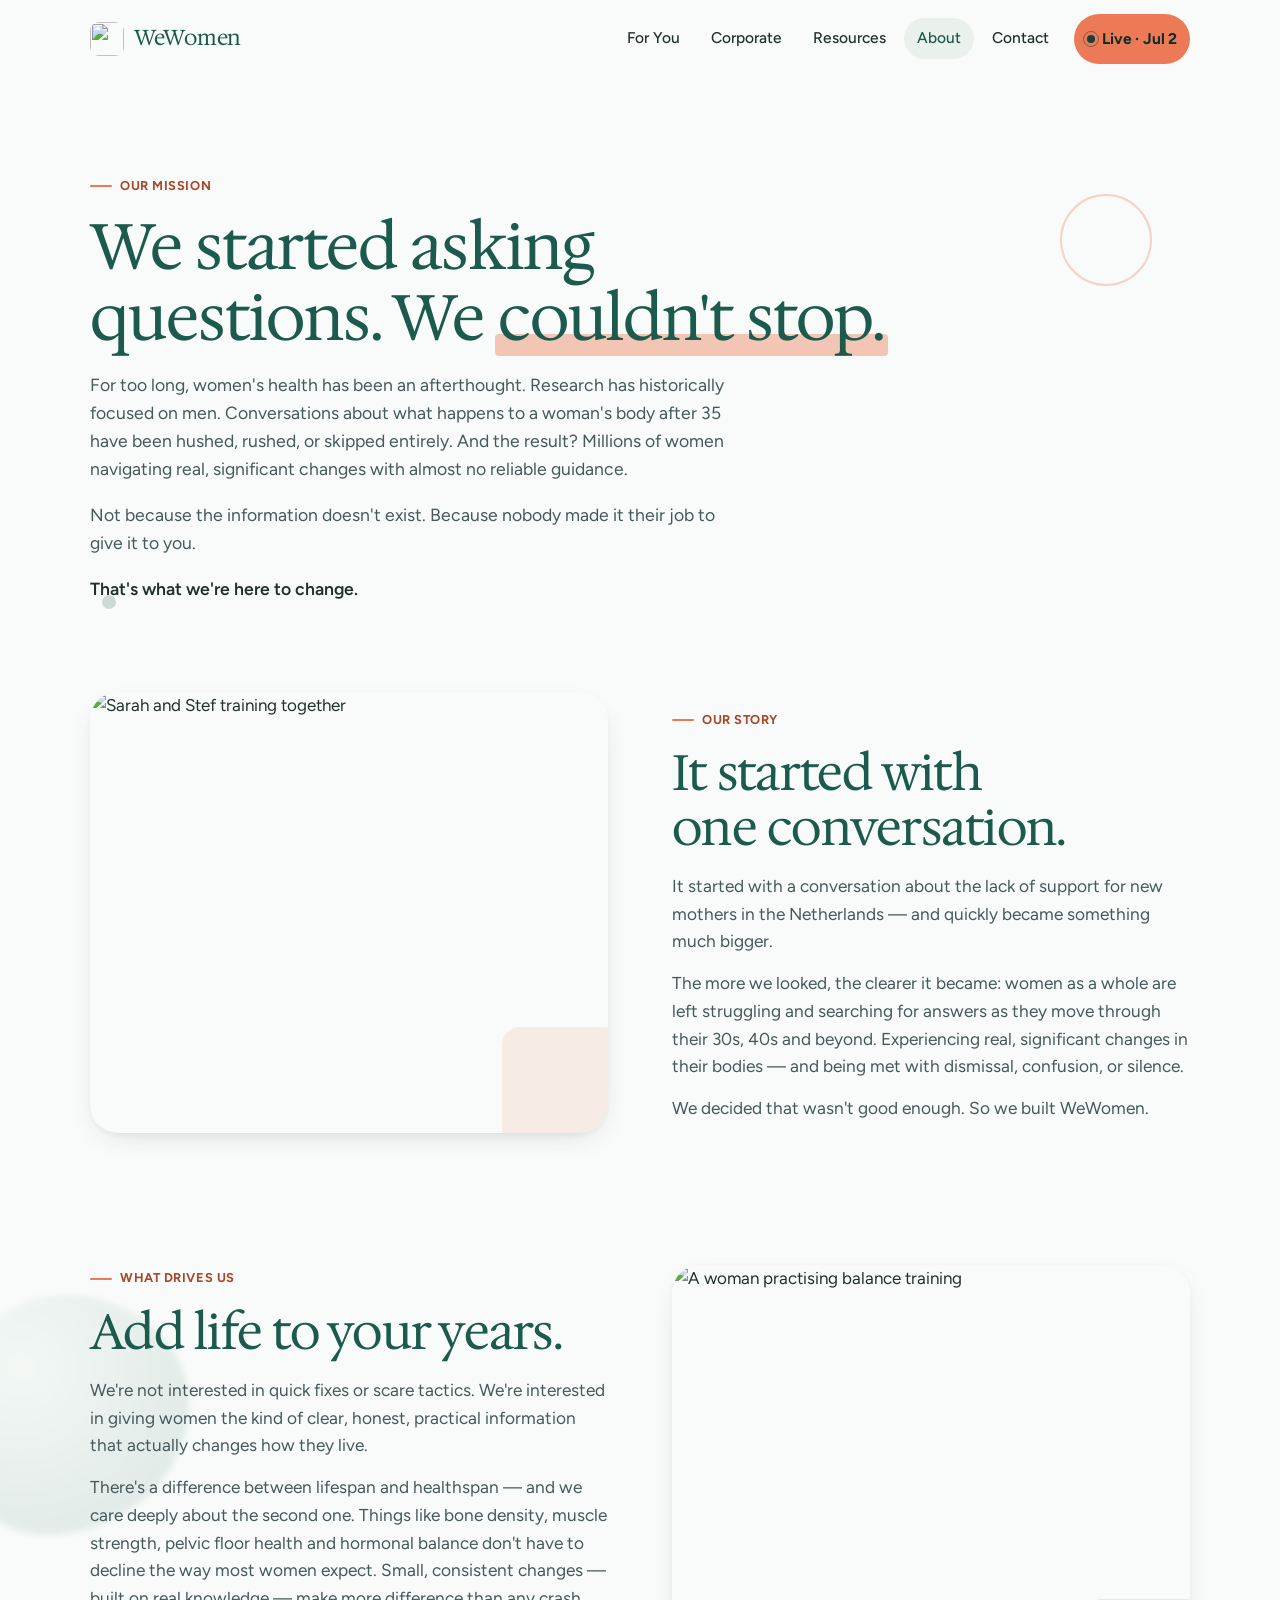
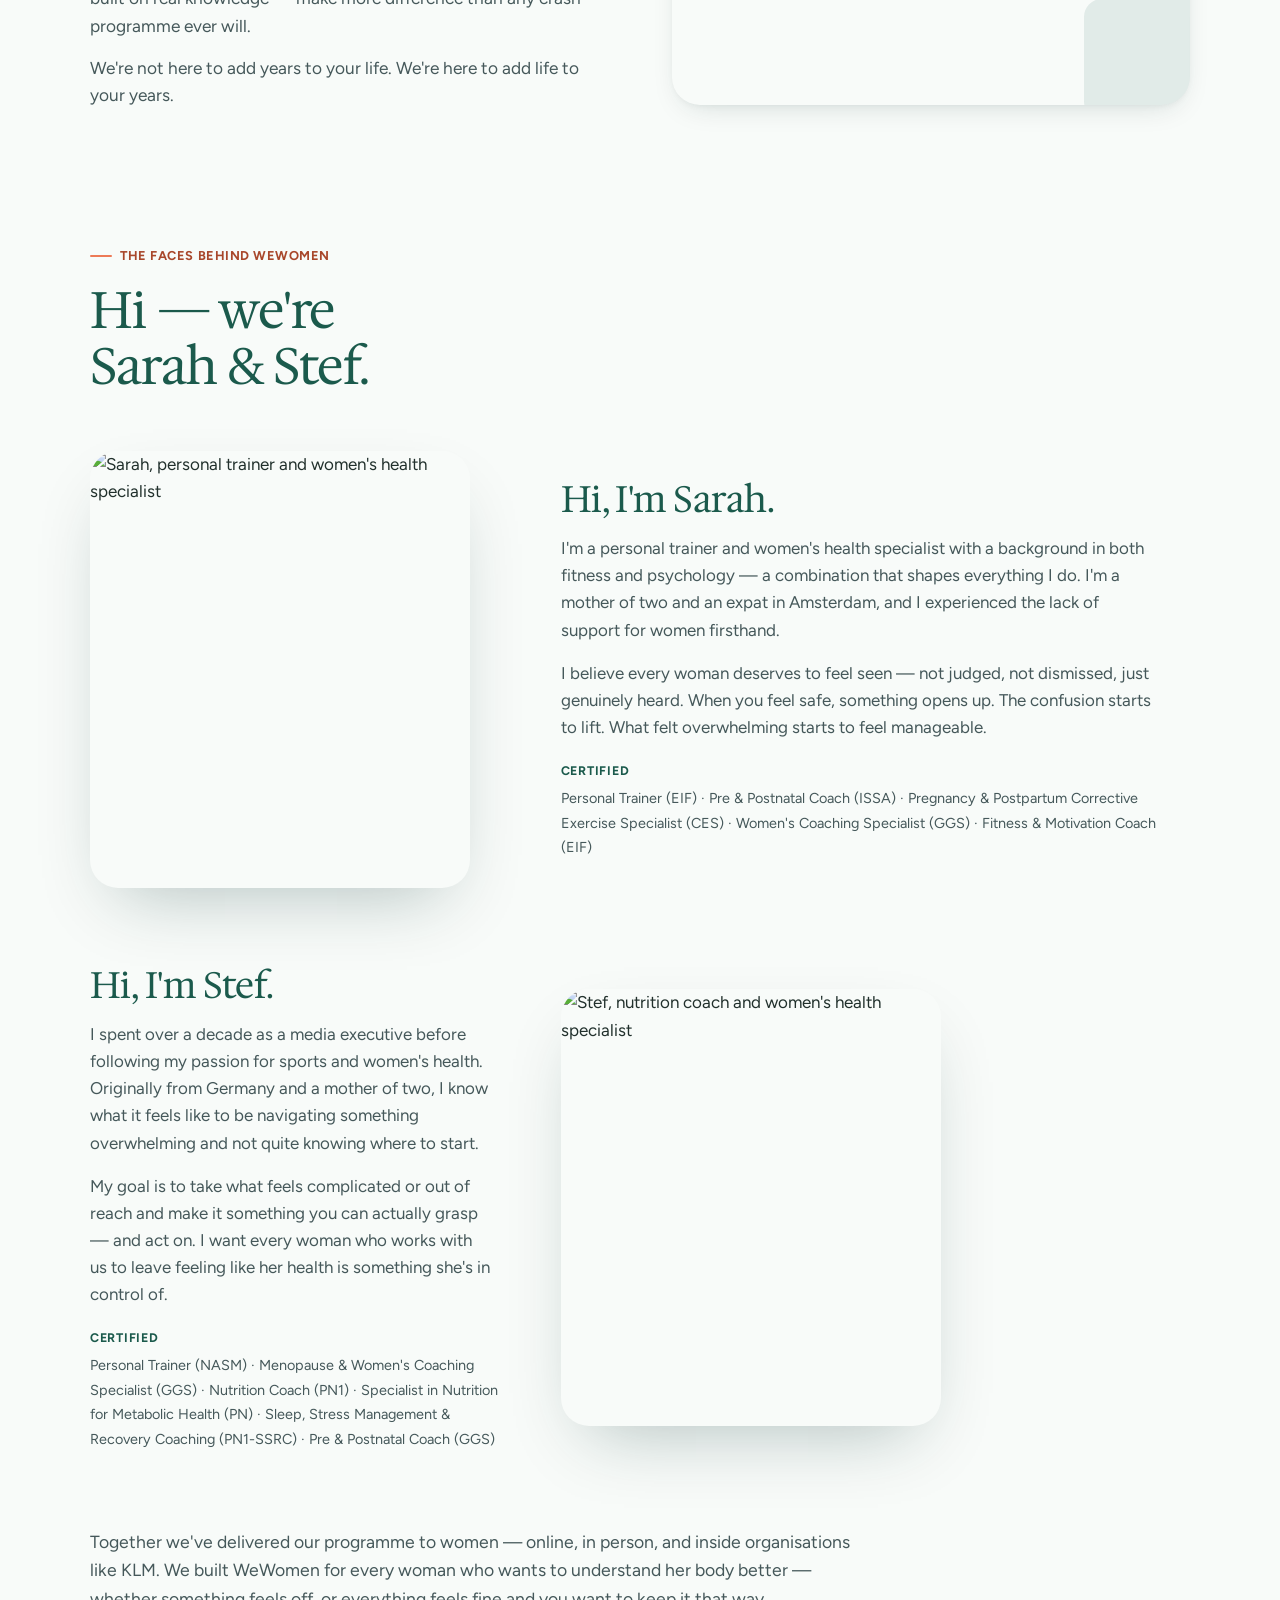
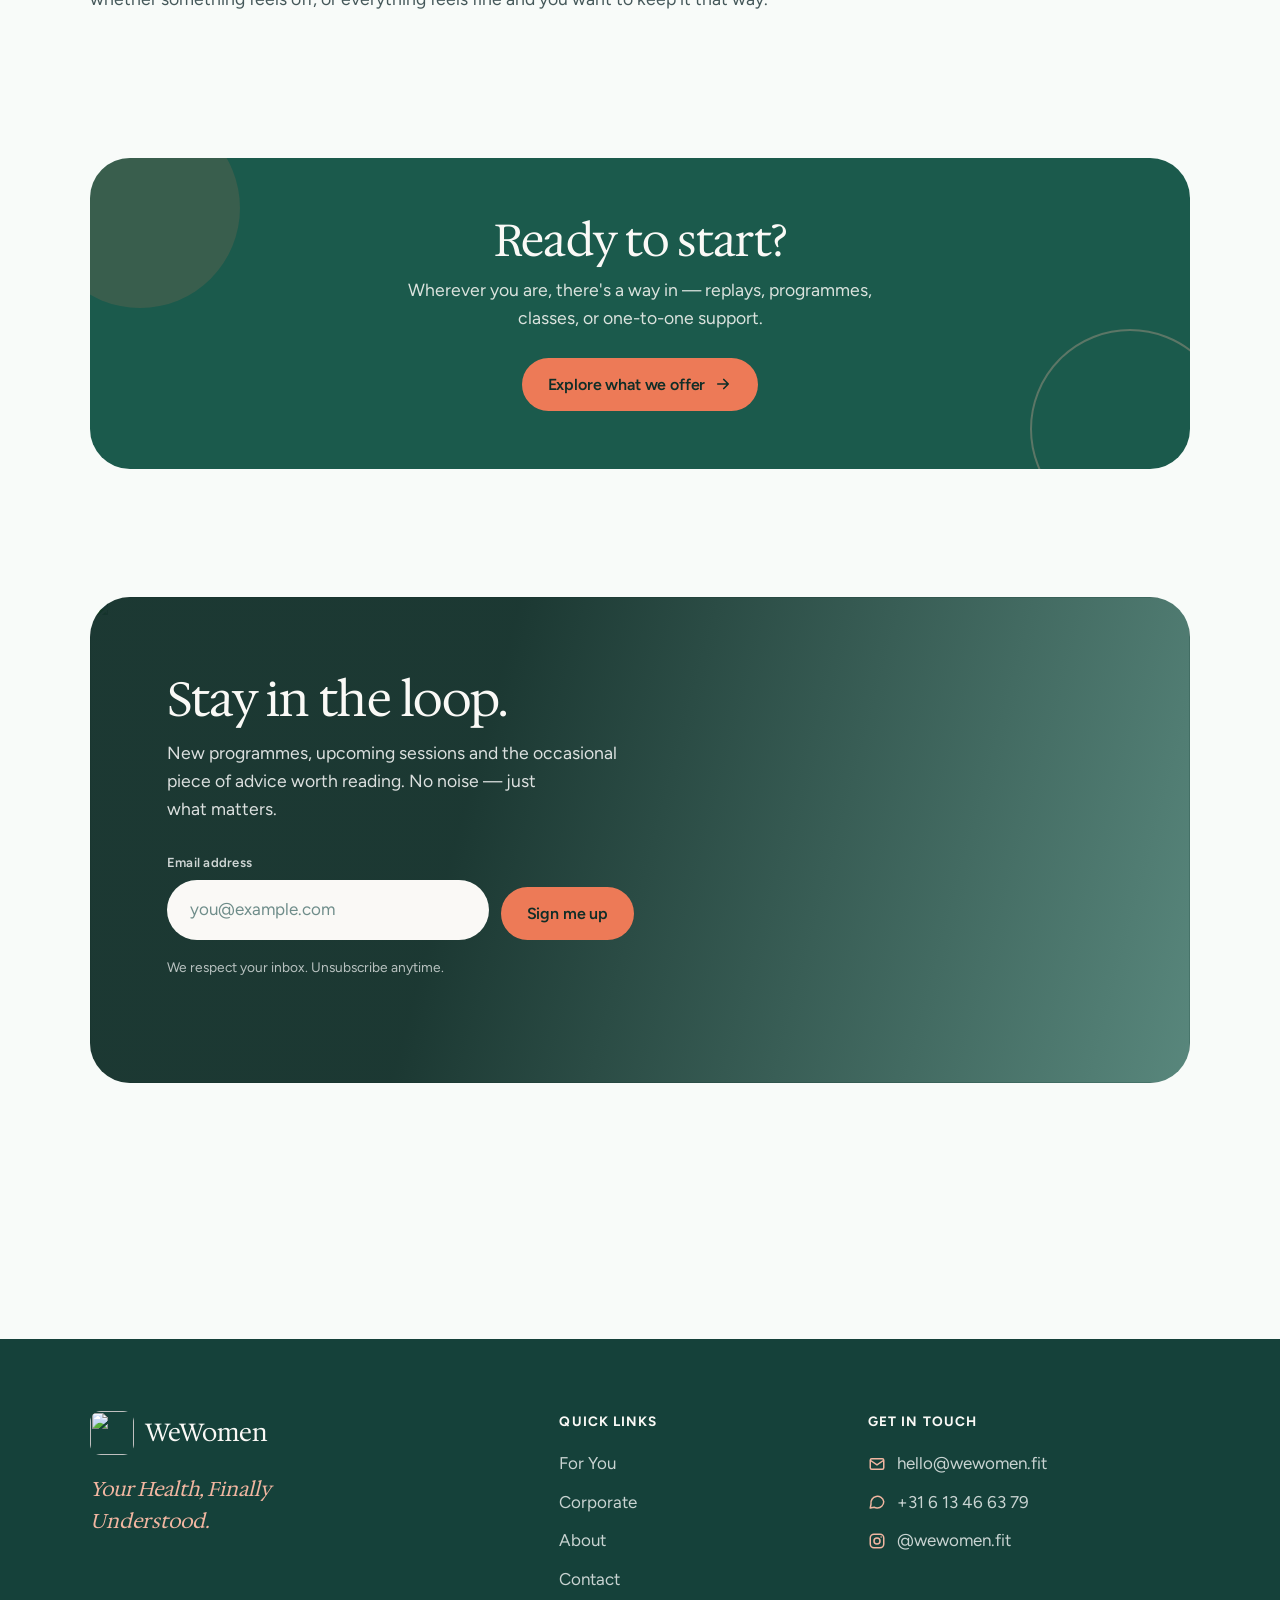
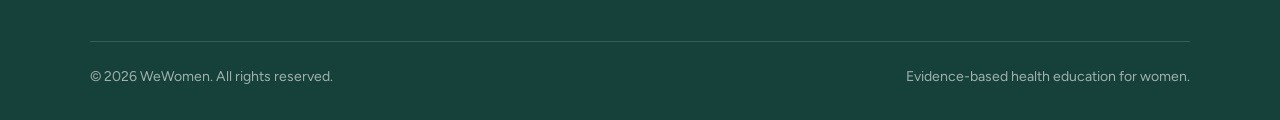
==== about.html @ fa60ae37 "Full multi-page site: all pages rebuilt in the new system Shared styles.css + app.js. Pages: home, F" ====
<!doctype html>
<html lang="en">
<head>
<meta charset="utf-8" />
<meta name="viewport" content="width=device-width, initial-scale=1" />
<title>About — WeWomen</title>
<meta name="description" content="WeWomen was built by Sarah and Stef to give women the clear, honest, practical guidance about their bodies that they were never offered. Our story, mission and team." />
<link rel="preconnect" href="https://fonts.googleapis.com" />
<link rel="preconnect" href="https://fonts.gstatic.com" crossorigin />
<link href="https://fonts.googleapis.com/css2?family=Figtree:ital,wght@0,400;0,500;0,600;0,700;1,400&family=Hedvig+Letters+Serif&display=swap" rel="stylesheet" />
<link rel="icon" href="https://wewomen.fit/assets/logo-symbol-BXDgl9-j.png" />
<link rel="stylesheet" href="styles.css" />
</head>
<body>

<header class="site-head" id="head">
  <div class="wrap">
    <a class="brand" href="index.html" aria-label="WeWomen home"><img src="https://wewomen.fit/assets/logo-symbol-BXDgl9-j.png" alt="" /><span>WeWomen</span></a>
    <nav class="nav" aria-label="Primary">
      <a href="for-you.html">For You</a><a href="corporate.html">Corporate</a><a href="resources.html">Resources</a>
      <a href="about.html" aria-current="page">About</a>
      <a href="contact.html">Contact</a>
      <a class="live btn" href="for-you.html#live-event"><span class="dot"></span>Live · Jul 2</a>
    </nav>
    <button class="menu-btn" id="menuOpen" aria-label="Open menu" aria-haspopup="dialog"><svg width="26" height="26" viewBox="0 0 24 24" fill="none" stroke="currentColor" stroke-width="2" stroke-linecap="round"><path d="M3 6h18M3 12h18M3 18h18"/></svg></button>
  </div>
</header>
<dialog class="menu" id="menu">
  <div class="menu-inner">
    <div class="menu-top"><span class="brand"><img src="https://wewomen.fit/assets/logo-symbol-BXDgl9-j.png" alt=""/> WeWomen</span>
      <button class="menu-btn" id="menuClose" aria-label="Close menu" style="display:flex"><svg width="26" height="26" viewBox="0 0 24 24" fill="none" stroke="currentColor" stroke-width="2" stroke-linecap="round"><path d="M6 6l12 12M18 6L6 18"/></svg></button></div>
    <nav class="menu-links" aria-label="Mobile"><a href="for-you.html">For You</a><a href="corporate.html">Corporate</a><a href="resources.html">Resources</a><a href="about.html">About</a><a href="contact.html">Contact</a></nav>
    <div class="menu-foot"><a class="btn btn--warm" href="for-you.html#live-event" style="width:100%"><span class="dot"></span>Live in Amsterdam · Jul 2</a></div>
  </div>
</dialog>

<main id="top">

  <section class="phero">
    <span class="floaty ring" style="right:10%;top:28%;width:92px;height:92px;--fdur:13s;--fy:24px;--fr:-8deg" aria-hidden="true"></span>
    <span class="floaty dot green sm" style="left:8%;bottom:12%;--fdur:8s;--fy:-16px" aria-hidden="true"></span>
    <div class="wrap">
      <div class="inner">
        <span class="eyebrow" data-reveal>Our mission</span>
        <h1 data-reveal style="--d:.06s">We started asking questions. We <span class="u">couldn't stop.</span></h1>
        <div class="prose" data-reveal style="--d:.12s">
          <p>For too long, women's health has been an afterthought. Research has historically focused on men. Conversations about what happens to a woman's body after 35 have been hushed, rushed, or skipped entirely. And the result? Millions of women navigating real, significant changes with almost no reliable guidance.</p>
          <p>Not because the information doesn't exist. Because nobody made it their job to give it to you.</p>
          <p><b>That's what we're here to change.</b></p>
        </div>
      </div>
    </div>
  </section>

  <!-- OUR STORY -->
  <section class="section tight">
    <div class="wrap split">
      <div class="media" data-reveal>
        <div class="media-frame">
          <span class="media-deco" aria-hidden="true"></span>
          <img src="https://wewomen.fit/assets/highfive-DELsC9vp.jpg" alt="Sarah and Stef training together" />
        </div>
      </div>
      <div class="lead" data-reveal style="--d:.08s">
        <span class="eyebrow">Our story</span>
        <h2>It started with one conversation.</h2>
        <p>It started with a conversation about the lack of support for new mothers in the Netherlands — and quickly became something much bigger.</p>
        <p>The more we looked, the clearer it became: women as a whole are left struggling and searching for answers as they move through their 30s, 40s and beyond. Experiencing real, significant changes in their bodies — and being met with dismissal, confusion, or silence.</p>
        <p style="margin-bottom:0">We decided that wasn't good enough. So we built WeWomen.</p>
      </div>
    </div>
  </section>

  <!-- WHAT DRIVES US -->
  <section class="section tight">
    <span class="floaty blob sage" style="left:-4%;top:6%;width:240px;height:240px;--fdur:14s;--fy:26px" aria-hidden="true"></span>
    <div class="wrap split rev">
      <div class="media" data-reveal>
        <div class="media-frame">
          <span class="media-deco" aria-hidden="true" style="background:var(--green);opacity:.1"></span>
          <img src="https://wewomen.fit/assets/yoga-balance-Du76TKd8.jpg" alt="A woman practising balance training" />
        </div>
      </div>
      <div class="lead" data-reveal style="--d:.08s">
        <span class="eyebrow">What drives us</span>
        <h2>Add life to your years.</h2>
        <p>We're not interested in quick fixes or scare tactics. We're interested in giving women the kind of clear, honest, practical information that actually changes how they live.</p>
        <p>There's a difference between lifespan and healthspan — and we care deeply about the second one. Things like bone density, muscle strength, pelvic floor health and hormonal balance don't have to decline the way most women expect. Small, consistent changes — built on real knowledge — make more difference than any crash programme ever will.</p>
        <p class="big" style="margin-bottom:0">We're not here to add years to your life. We're here to add life to your years.</p>
      </div>
    </div>
  </section>

  <!-- TEAM -->
  <section class="section tight">
    <div class="wrap">
      <div class="shead" data-reveal>
        <span class="eyebrow">The faces behind WeWomen</span>
        <h2>Hi — we're Sarah &amp; Stef.</h2>
      </div>

      <div class="bio" data-reveal>
        <div class="bpic"><img src="https://wewomen.fit/assets/sarah-kObk01C8.jpg" alt="Sarah, personal trainer and women's health specialist" /></div>
        <div>
          <h3>Hi, I'm Sarah.</h3>
          <p>I'm a personal trainer and women's health specialist with a background in both fitness and psychology — a combination that shapes everything I do. I'm a mother of two and an expat in Amsterdam, and I experienced the lack of support for women firsthand.</p>
          <p>I believe every woman deserves to feel seen — not judged, not dismissed, just genuinely heard. When you feel safe, something opens up. The confusion starts to lift. What felt overwhelming starts to feel manageable.</p>
          <div class="certs"><b>Certified</b>Personal Trainer (EIF) · Pre &amp; Postnatal Coach (ISSA) · Pregnancy &amp; Postpartum Corrective Exercise Specialist (CES) · Women's Coaching Specialist (GGS) · Fitness &amp; Motivation Coach (EIF)</div>
        </div>
      </div>

      <div class="bio rev" data-reveal>
        <div class="bpic"><img src="https://wewomen.fit/assets/stef-CgUKlAxS.jpg" alt="Stef, nutrition coach and women's health specialist" /></div>
        <div>
          <h3>Hi, I'm Stef.</h3>
          <p>I spent over a decade as a media executive before following my passion for sports and women's health. Originally from Germany and a mother of two, I know what it feels like to be navigating something overwhelming and not quite knowing where to start.</p>
          <p>My goal is to take what feels complicated or out of reach and make it something you can actually grasp — and act on. I want every woman who works with us to leave feeling like her health is something she's in control of.</p>
          <div class="certs"><b>Certified</b>Personal Trainer (NASM) · Menopause &amp; Women's Coaching Specialist (GGS) · Nutrition Coach (PN1) · Specialist in Nutrition for Metabolic Health (PN) · Sleep, Stress Management &amp; Recovery Coaching (PN1-SSRC) · Pre &amp; Postnatal Coach (GGS)</div>
        </div>
      </div>

      <div class="prose" data-reveal style="max-width:70ch;margin-top:1rem">
        <p>Together we've delivered our programme to women — online, in person, and inside organisations like KLM. We built WeWomen for every woman who wants to understand her body better — whether something feels off, or everything feels fine and you want to keep it that way.</p>
      </div>
    </div>
  </section>

  <!-- CTA -->
  <section class="section tight">
    <div class="wrap">
      <div class="ctaband" data-reveal>
        <div class="in">
          <h2>Ready to start?</h2>
          <p>Wherever you are, there's a way in — replays, programmes, classes, or one-to-one support.</p>
          <a class="btn btn--warm" href="for-you.html">Explore what we offer
            <svg width="18" height="18" viewBox="0 0 24 24" fill="none" stroke="currentColor" stroke-width="2.2" stroke-linecap="round" stroke-linejoin="round"><path d="M5 12h14M13 6l6 6-6 6"/></svg></a>
        </div>
      </div>
    </div>
  </section>

  <!-- NEWSLETTER -->
  <section class="section tight">
    <div class="wrap">
      <div class="news" data-reveal>
        <img class="bg" src="https://images.unsplash.com/photo-1556833232-52da3e4bd5d8?auto=format&fit=crop&w=1600&q=72" alt="" />
        <span class="scrim" aria-hidden="true"></span>
        <div class="inner">
          <h2>Stay in the loop.</h2>
          <p>New programmes, upcoming sessions and the occasional piece of advice worth reading. No noise — just what matters.</p>
          <form class="nform" id="nform" novalidate>
            <div class="field"><label for="nemail">Email address</label><input id="nemail" type="email" name="email" placeholder="you@example.com" required autocomplete="email" /></div>
            <button class="btn btn--warm" type="submit">Sign me up</button>
          </form>
          <p class="fine">We respect your inbox. Unsubscribe anytime.</p>
          <div class="ok" id="nok" role="status">Thanks — you're on the list. Look out for a welcome note in your inbox.</div>
        </div>
      </div>
    </div>
  </section>

</main>

<footer class="foot">
  <div class="wrap">
    <div class="foot-grid">
      <div class="brandcol"><div class="logo"><img src="https://wewomen.fit/assets/logo-symbol-BXDgl9-j.png" alt="" /><b>WeWomen</b></div><p class="tagline">Your Health, Finally Understood.</p></div>
      <div><h4>Quick links</h4><ul><li><a href="for-you.html">For You</a></li><li><a href="corporate.html">Corporate</a></li><li><a href="about.html">About</a></li><li><a href="contact.html">Contact</a></li></ul></div>
      <div class="contact-list"><h4>Get in touch</h4>
        <ul>
          <li><a href="mailto:hello@wewomen.fit"><svg width="18" height="18" viewBox="0 0 24 24" fill="none" stroke="currentColor" stroke-width="2"><rect x="3" y="5" width="18" height="14" rx="2"/><path d="M3 7l9 6 9-6"/></svg>hello@wewomen.fit</a></li>
          <li><a href="https://wa.me/31613466379"><svg width="18" height="18" viewBox="0 0 24 24" fill="none" stroke="currentColor" stroke-width="2"><path d="M21 11.5a8.38 8.38 0 0 1-9 8.38 8.5 8.5 0 0 1-3.8-.9L3 20l1.02-5.2A8.38 8.38 0 1 1 21 11.5z" stroke-linejoin="round"/></svg>+31 6 13 46 63 79</a></li>
          <li><a href="https://instagram.com/wewomen.fit"><svg width="18" height="18" viewBox="0 0 24 24" fill="none" stroke="currentColor" stroke-width="2"><rect x="3" y="3" width="18" height="18" rx="5"/><circle cx="12" cy="12" r="4"/><circle cx="17.5" cy="6.5" r="1" fill="currentColor" stroke="none"/></svg>@wewomen.fit</a></li>
        </ul>
      </div>
    </div>
    <div class="foot-bottom"><span>© <span id="yr">2026</span> WeWomen. All rights reserved.</span><span>Evidence-based health education for women.</span></div>
  </div>
</footer>
<script src="app.js" defer></script>
</body>
</html>
---- styles.css ----
/* ============================================================= TOKENS */
:root{
  /* color — refined WeWomen palette (richer green, cleaner ground, one coral) */
  --bg:#f8fbf9;            /* clean fresh off-white, whisper of green */
  --surface:#eaf1ed;       /* soft sage band */
  --surface-2:#f1f6f3;
  --surface-warm:#fbece4;  /* warm coral band */
  --green:#1b5a4c;         /* brand green — pine, a touch brighter (primary) */
  --green-deep:#15413a;
  --green-900:#0f2d27;     /* darkest — text on coral */
  --ink:#21302c;           /* heading/strong text (~13:1) */
  --ink-soft:#45585a;      /* body (~6.9:1) */
  --coral:#ed7a57;         /* accent — fills, shapes, hover (brighter) */
  --coral-soft:#f2b6a1;
  --coral-ink:#a8472b;     /* coral AS TEXT/links — deep terracotta, same hue */
  --cream:#faf9f6;         /* text on green/dark */
  --line:#dee7e1;          /* hairline */
  --line-deep:#2e5a4f;

  /* per-category accents */
  --c-horm:#a8472b; --c-horm-bg:#f3e7e1;
  --c-nutr:#8a6d2e; --c-nutr-bg:#f1ecdf;
  --c-move:#4d6788; --c-move-bg:#e8edf3;
  --c-rest:#1b5a4c; --c-rest-bg:#e7efeb;

  /* type */
  --serif:"Hedvig Letters Serif",Georgia,serif;
  --sans:"Figtree",system-ui,-apple-system,sans-serif;

  /* spacing / rhythm */
  --section-y:clamp(5rem,10vw,8.5rem);
  --gutter:clamp(1.15rem,5vw,2.5rem);
  --maxw:1180px;

  /* radius */
  --r-sm:10px;
  --r:18px;
  --r-lg:28px;
  --r-xl:40px;

  /* shadow */
  --shadow-sm:0 1px 2px rgba(2,46,46,.05), 0 2px 8px rgba(2,46,46,.05);
  --shadow:0 10px 30px -12px rgba(2,46,46,.18), 0 2px 8px -4px rgba(2,46,46,.10);
  --shadow-lg:0 30px 70px -28px rgba(2,46,46,.30);

  /* motion */
  --ease:cubic-bezier(.2,.7,.2,1);
  --ease-expo:cubic-bezier(.16,1,.3,1);

  /* z-scale */
  --z-base:1; --z-sticky:100; --z-backdrop:900; --z-menu:1000; --z-toast:1100;
}

/* ============================================================= RESET */
*,*::before,*::after{box-sizing:border-box}
*{margin:0}
html{-webkit-text-size-adjust:100%;overflow-x:clip}
body{
  font-family:var(--sans);
  background:var(--bg);
  color:var(--ink);
  line-height:1.6;
  font-size:clamp(1rem,.97rem + .15vw,1.0625rem);
  -webkit-font-smoothing:antialiased;
  text-rendering:optimizeLegibility;
  overflow-x:clip;
}
img{max-width:100%;display:block;height:auto}
a{color:inherit;text-decoration:none}
button{font:inherit;color:inherit;cursor:pointer;border:none;background:none}
input,select,textarea{font:inherit}
:focus-visible{outline:3px solid var(--coral-ink);outline-offset:3px;border-radius:4px}
h1,h2,h3{font-family:var(--serif);font-weight:400;line-height:1.1;letter-spacing:-.015em;color:var(--green);text-wrap:balance}
p{text-wrap:pretty}

/* ============================================================= LAYOUT */
.wrap{width:100%;max-width:var(--maxw);margin-inline:auto;padding-inline:var(--gutter);position:relative;z-index:1}
.wrap.narrow{max-width:920px}
.section{padding-block:var(--section-y);position:relative}
.section.tight{padding-top:0}
.section.surface{background:var(--surface)}
.eyebrow{
  display:inline-flex;align-items:center;gap:.5rem;
  font-size:.8rem;font-weight:700;letter-spacing:.04em;color:var(--coral-ink);
  text-transform:uppercase;margin-bottom:1rem;
}
.eyebrow::before{content:"";width:1.4rem;height:2px;background:var(--coral);border-radius:2px}
.center{text-align:center}
.center .eyebrow{justify-content:center}

/* ============================================================= FLOATING ACCENTS */
.floaty{position:absolute;z-index:0;pointer-events:none}
.floaty.ring{border-radius:50%;border:2px solid var(--coral);opacity:.32}
.floaty.ring.green{border-color:var(--green);opacity:.16}
.floaty.dot{border-radius:50%;background:var(--coral);opacity:.45}
.floaty.dot.green{background:var(--green);opacity:.2}
.floaty.dot.sm{width:14px;height:14px}
.floaty.blob{border-radius:48% 52% 60% 40%/55% 45% 55% 45%;
  background:radial-gradient(circle at 30% 30%,var(--coral-soft),var(--coral));opacity:.16;filter:blur(3px)}
.floaty.blob.sage{background:radial-gradient(circle at 30% 30%,#cfe3da,var(--green));opacity:.12}
@media (prefers-reduced-motion:no-preference){
  .floaty{animation:floaty var(--fdur,9s) var(--ease) infinite alternate}
}
@keyframes floaty{from{transform:translateY(0) rotate(0)}to{transform:translateY(var(--fy,-20px)) rotate(var(--fr,0deg))}}

/* ============================================================= BUTTONS */
.btn{
  display:inline-flex;align-items:center;justify-content:center;gap:.55rem;
  min-height:50px;padding:.85rem 1.6rem;border-radius:100px;
  font-weight:600;font-size:1rem;letter-spacing:-.01em;
  transition:transform .35s var(--ease), box-shadow .35s var(--ease), background .25s var(--ease);
  will-change:transform;
}
.btn svg{transition:transform .35s var(--ease)}
.btn:hover{transform:translateY(-2px)}
.btn:active{transform:translateY(0)}
.btn--primary{background:var(--green);color:var(--cream);box-shadow:0 8px 22px -10px rgba(27,90,76,.55)}
.btn--primary:hover{background:#16493e;box-shadow:0 14px 30px -12px rgba(27,90,76,.6)}
.btn--primary:hover svg{transform:translateX(4px)}
.btn--warm{background:var(--coral);color:var(--green-900)}
.btn--warm:hover{background:#f18d6f}
.btn--warm:hover svg{transform:translateX(4px)}
.btn--ghost{background:transparent;color:var(--green);box-shadow:inset 0 0 0 1.5px var(--line-deep)}
.btn--ghost:hover{background:var(--green);color:var(--cream)}
.btn--light{background:var(--cream);color:var(--green)}
.btn--light:hover{background:#fff}
.btn--sm{min-height:42px;padding:.6rem 1.2rem;font-size:.95rem}

/* text link with growing underline */
.tlink{
  display:inline-flex;align-items:center;gap:.45rem;
  color:var(--coral-ink);font-weight:600;letter-spacing:-.01em;
  padding-bottom:2px;position:relative;
}
.tlink::after{content:"";position:absolute;left:0;bottom:-1px;height:2px;width:100%;
  background:var(--coral);transform:scaleX(0);transform-origin:left;transition:transform .4s var(--ease)}
.tlink:hover::after{transform:scaleX(1)}
.tlink svg{transition:transform .35s var(--ease)}
.tlink:hover svg{transform:translateX(4px)}

/* ============================================================= HEADER */
.site-head{
  position:fixed;inset:0 0 auto 0;z-index:var(--z-sticky);
  transition:background .4s var(--ease), box-shadow .4s var(--ease), border-color .4s var(--ease);
  border-bottom:1px solid transparent;
}
.site-head.scrolled{background:rgba(248,251,249,.85);backdrop-filter:blur(12px);border-color:var(--line);box-shadow:var(--shadow-sm)}
.site-head .wrap{display:flex;align-items:center;justify-content:space-between;gap:1rem;padding-block:.85rem}
.brand{display:flex;align-items:center;gap:.6rem;font-family:var(--serif);font-weight:400;font-size:1.35rem;color:var(--green);letter-spacing:-.01em}
.brand img{width:34px;height:34px;border-radius:9px}
.nav{display:flex;align-items:center;gap:.35rem}
.nav a{padding:.5rem .8rem;border-radius:100px;font-weight:500;font-size:.97rem;color:var(--ink);transition:color .2s,background .2s}
.nav a:hover{color:var(--green);background:var(--surface)}
.nav a[aria-current="page"]{color:var(--green);background:var(--surface)}
.nav .live{
  margin-left:.4rem;background:var(--coral);color:var(--green-900);font-weight:700;
  display:inline-flex;align-items:center;gap:.45rem;
}
.nav .live:hover{background:#f18d6f;color:var(--green-900)}
.nav .live[aria-current="page"]{background:var(--coral)}
.live .dot{width:8px;height:8px;border-radius:50%;background:var(--green-deep);position:relative}
.live .dot::after{content:"";position:absolute;inset:-4px;border-radius:50%;border:1.5px solid var(--green-deep);opacity:.5;animation:ping 1.8s var(--ease) infinite}
@keyframes ping{0%{transform:scale(.7);opacity:.6}100%{transform:scale(1.7);opacity:0}}
.menu-btn{display:none;width:46px;height:46px;border-radius:12px;align-items:center;justify-content:center;color:var(--green)}
.menu-btn:hover{background:var(--surface)}

/* mobile dialog menu */
dialog.menu{
  border:none;padding:0;margin:0;width:min(420px,92vw);max-width:none;height:100dvh;max-height:100dvh;
  margin-left:auto;background:var(--bg);box-shadow:var(--shadow-lg);
}
dialog.menu::backdrop{background:rgba(16,46,40,.45);backdrop-filter:blur(3px)}
.menu-inner{display:flex;flex-direction:column;height:100%;padding:1.3rem var(--gutter)}
.menu-top{display:flex;align-items:center;justify-content:space-between;margin-bottom:1.5rem}
.menu-links{display:flex;flex-direction:column;gap:.2rem}
.menu-links a{font-family:var(--serif);font-size:1.6rem;color:var(--green);padding:.7rem 0;border-bottom:1px solid var(--line)}
.menu-foot{margin-top:auto;padding-top:1.4rem}

/* ============================================================= HERO (home) */
.hero{position:relative;padding-top:clamp(7rem,14vw,10rem);padding-bottom:var(--section-y)}
.hero-grid{display:grid;grid-template-columns:1.04fr .96fr;gap:clamp(2rem,5vw,4.5rem);align-items:center}
.hero-kicker{display:inline-flex;align-items:center;gap:.55rem;font-weight:600;color:var(--coral-ink);margin-bottom:1.4rem;font-size:1.02rem}
.hero-kicker .tick{display:inline-flex;width:24px;height:24px;border-radius:50%;background:var(--coral);color:var(--green-900);align-items:center;justify-content:center}
.hero h1{font-size:clamp(2.7rem,6vw,5rem);font-weight:400;margin-bottom:1.3rem}
.hero h1 .u{position:relative;white-space:nowrap}
.hero h1 .u::after{content:"";position:absolute;left:-.04em;right:-.04em;bottom:.06em;height:.34em;background:var(--coral);opacity:.42;border-radius:4px;z-index:-1}
.hero .lede{font-size:clamp(1.1rem,1.05rem + .4vw,1.3rem);color:var(--ink-soft);max-width:34ch;margin-bottom:2rem}
.hero-cta{display:flex;flex-wrap:wrap;align-items:center;gap:1rem 1.4rem;margin-bottom:2.2rem}
.hero-trust{display:flex;align-items:center;gap:.85rem;color:var(--ink-soft);font-size:.95rem}
.hero-trust .av{display:flex}
.hero-trust .av img{width:40px;height:40px;border-radius:50%;object-fit:cover;border:2.5px solid var(--bg);margin-left:-12px;box-shadow:var(--shadow-sm)}
.hero-trust .av img:first-child{margin-left:0}
.hero-trust b{color:var(--ink);font-weight:700}

.hero-media{position:relative}
.hero-media .frame{position:relative;border-radius:var(--r-xl);overflow:hidden;aspect-ratio:5/6;box-shadow:var(--shadow-lg);z-index:2}
.hero-media .frame img{width:100%;height:100%;object-fit:cover}
.hero-blob{position:absolute;width:62%;aspect-ratio:1;border-radius:48% 52% 60% 40%/55% 45% 55% 45%;
  background:radial-gradient(circle at 30% 30%, var(--coral-soft), var(--coral));filter:blur(2px);opacity:.55;right:-7%;bottom:-7%;z-index:1}
.hero-ring{position:absolute;width:38%;aspect-ratio:1;border-radius:50%;border:2px solid var(--coral);opacity:.5;left:-9%;top:-7%;z-index:1}
.hero-chip{position:absolute;left:-1.4rem;bottom:2.2rem;z-index:3;background:var(--cream);
  box-shadow:var(--shadow);border-radius:var(--r);padding:.85rem 1.1rem;display:flex;align-items:center;gap:.7rem;max-width:230px}
.hero-chip .ic{width:42px;height:42px;border-radius:12px;background:var(--surface);display:grid;place-items:center;color:var(--green);flex:none}
.hero-chip b{display:block;color:var(--green);font-size:.95rem}
.hero-chip span{font-size:.82rem;color:var(--ink-soft);line-height:1.35}

/* ============================================================= PAGE HERO (subpages) */
.phero{position:relative;padding-top:clamp(7.5rem,14vw,10.5rem);padding-bottom:clamp(2.5rem,6vw,4.5rem);overflow:hidden}
.phero .inner{max-width:52rem}
.phero.center .inner{margin-inline:auto;text-align:center}
.phero.center .eyebrow{justify-content:center}
.phero h1{font-size:clamp(2.4rem,5.2vw,4rem);margin-bottom:1.1rem}
.phero h1 .u{position:relative;white-space:nowrap}
.phero h1 .u::after{content:"";position:absolute;left:-.04em;right:-.04em;bottom:.06em;height:.34em;background:var(--coral);opacity:.42;border-radius:4px;z-index:-1}
.phero p{font-size:clamp(1.08rem,1.02rem + .4vw,1.28rem);color:var(--ink-soft);max-width:60ch}
.phero.center p{margin-inline:auto}
.phero .pcta{margin-top:1.8rem;display:flex;flex-wrap:wrap;gap:1rem}
.phero.center .pcta{justify-content:center}

/* ============================================================= EVENT BANNER */
.event{background:var(--surface);border-radius:var(--r-lg);padding:clamp(1.5rem,3.5vw,2.4rem);display:grid;
  grid-template-columns:auto 1fr auto;align-items:center;gap:clamp(1.2rem,3vw,2.4rem);box-shadow:var(--shadow-sm);position:relative;overflow:hidden}
.event::before{content:"";position:absolute;right:-40px;top:-40px;width:180px;height:180px;border-radius:50%;background:var(--coral);opacity:.08}
.date-block{text-align:center;background:var(--cream);border-radius:var(--r);padding:.9rem 1.3rem;box-shadow:var(--shadow-sm);min-width:104px}
.date-block .d{font-family:var(--serif);font-size:2.8rem;line-height:1;color:var(--green);font-weight:400}
.date-block .m{font-weight:700;letter-spacing:.12em;color:var(--coral-ink);font-size:.85rem;margin-top:.25rem}
.event-body .tag{font-weight:700;color:var(--coral-ink);font-size:.82rem;letter-spacing:.04em;text-transform:uppercase;margin-bottom:.35rem}
.event-body h2{font-size:clamp(1.5rem,2.6vw,2rem);margin-bottom:.45rem}
.event-body p{color:var(--ink-soft);font-size:.98rem;max-width:60ch}
.event-body p b{color:var(--ink);font-weight:600}
.event .act{display:flex;flex-direction:column;align-items:flex-end;gap:.5rem}
.event .price{font-weight:700;color:var(--green);font-size:1.05rem}

/* feature event (for-you, detailed) */
.efeature{display:grid;grid-template-columns:1.1fr .9fr;gap:clamp(2rem,5vw,4rem);align-items:center;
  background:var(--surface);border-radius:var(--r-xl);overflow:hidden;box-shadow:var(--shadow-sm);position:relative}
.efeature .pic{position:relative;align-self:stretch;min-height:300px}
.efeature .pic img{position:absolute;inset:0;width:100%;height:100%;object-fit:cover}
.efeature .body{padding:clamp(1.8rem,4vw,3rem)}
.efeature h2{font-size:clamp(1.8rem,3.4vw,2.6rem);margin:.4rem 0 1rem}
.efeature .facts{display:flex;flex-wrap:wrap;gap:.6rem;margin:1.2rem 0}
.efeature .fact{display:inline-flex;align-items:center;gap:.5rem;background:var(--cream);border:1px solid var(--line);
  border-radius:100px;padding:.45rem .9rem;font-size:.9rem;font-weight:500;color:var(--ink)}
.efeature .fact svg{color:var(--coral-ink);flex:none}
.expect{list-style:none;padding:0;margin:1.4rem 0;display:grid;gap:.9rem}
.expect li{display:flex;gap:.8rem;align-items:flex-start}
.expect li svg{flex:none;color:var(--coral-ink);margin-top:.25rem}
.expect b{color:var(--green)}

/* ============================================================= SPLIT / EDITORIAL ROWS */
.split{display:grid;grid-template-columns:1fr 1fr;gap:clamp(2rem,5vw,5rem);align-items:center}
.split.rev .media{order:2}
.media-frame{position:relative;border-radius:var(--r-lg);overflow:hidden;aspect-ratio:4/3.4;box-shadow:var(--shadow)}
.media-frame img{width:100%;height:100%;object-fit:cover;transition:transform 1.2s var(--ease)}
.media-frame:hover img{transform:scale(1.04)}
.media-deco{position:absolute;inset:auto -14px -14px auto;width:120px;height:120px;border-radius:var(--r);background:var(--coral);opacity:.12;z-index:-1}
.lead h2{font-size:clamp(2rem,4vw,3.1rem);margin-bottom:1.1rem}
.lead p{color:var(--ink-soft);font-size:1.08rem;max-width:54ch;margin-bottom:1.5rem}
.lead p + p{margin-top:-.6rem}

/* section heading block */
.shead{max-width:48ch;margin-bottom:clamp(2.2rem,5vw,3.5rem)}
.shead.center{margin-inline:auto;text-align:center}
.shead.center .eyebrow{justify-content:center}
.shead h2{font-size:clamp(2rem,4.2vw,3.2rem);margin-bottom:.7rem}
.shead p{color:var(--ink-soft);font-size:1.12rem}

/* offers (home) */
.offers-head{max-width:46ch;margin-bottom:clamp(2.5rem,5vw,4rem)}
.offers-head h2{font-size:clamp(2.2rem,4.5vw,3.4rem);margin-bottom:.8rem}
.offers-head p{color:var(--ink-soft);font-size:1.15rem}
.offer{margin-bottom:clamp(3rem,6vw,5.5rem)}
.offer:last-child{margin-bottom:0}
.tag{display:inline-flex;align-items:center;gap:.5rem;font-weight:700;color:var(--green);background:var(--surface);
  padding:.4rem .9rem;border-radius:100px;font-size:.9rem;margin-bottom:1rem}
.tag.warm{color:var(--coral-ink);background:var(--surface-warm)}
.offer h3{font-family:var(--serif);font-size:clamp(1.7rem,3vw,2.4rem);color:var(--green);margin-bottom:.9rem;line-height:1.12}
.offer p{color:var(--ink-soft);font-size:1.08rem;max-width:50ch;margin-bottom:1.4rem}
.checks{list-style:none;padding:0;display:grid;grid-template-columns:1fr 1fr;gap:.7rem 1.5rem;margin-bottom:1.7rem}
.checks.one{grid-template-columns:1fr}
.checks li{display:flex;align-items:flex-start;gap:.6rem;color:var(--ink);font-weight:500}
.checks svg{flex:none;color:var(--coral-ink);margin-top:.2rem}

/* ============================================================= CARD GRIDS (programmes / formats) */
.cards{display:grid;gap:clamp(1.2rem,2.5vw,1.8rem)}
.cards.c3{grid-template-columns:repeat(auto-fit,minmax(280px,1fr))}
.cards.c2{grid-template-columns:repeat(auto-fit,minmax(330px,1fr))}
.pcard{background:var(--cream);border:1px solid var(--line);border-radius:var(--r-lg);padding:clamp(1.5rem,3vw,2rem);
  display:flex;flex-direction:column;box-shadow:var(--shadow-sm);transition:transform .4s var(--ease),box-shadow .4s var(--ease);position:relative;overflow:hidden}
.pcard:hover{transform:translateY(-4px);box-shadow:var(--shadow)}
.pcard .kick{font-size:.76rem;font-weight:700;letter-spacing:.07em;text-transform:uppercase;color:var(--coral-ink);margin-bottom:.7rem}
.pcard h3{font-size:1.4rem;color:var(--green);margin-bottom:.5rem;line-height:1.15}
.pcard .sub{color:var(--ink-soft);font-weight:600;font-size:.95rem;margin-bottom:.9rem}
.pcard p{color:var(--ink-soft);font-size:1rem;margin-bottom:1.1rem}
.pcard ul{list-style:none;padding:0;margin:0 0 1.2rem;display:grid;gap:.55rem}
.pcard ul li{display:flex;gap:.55rem;align-items:flex-start;font-size:.97rem;color:var(--ink)}
.pcard ul li svg{flex:none;color:var(--coral-ink);margin-top:.22rem}
.pcard .cfoot{margin-top:auto;display:flex;align-items:center;justify-content:space-between;gap:1rem;padding-top:.4rem}
.pcard .price{font-family:var(--serif);font-size:1.7rem;color:var(--green)}
.pcard .price small{font-family:var(--sans);font-size:.85rem;color:var(--ink-soft);font-weight:500}
.pcard.feature{background:var(--green);color:var(--cream);border-color:transparent}
.pcard.feature .kick{color:var(--coral-soft)}
.pcard.feature h3,.pcard.feature .price{color:var(--cream)}
.pcard.feature p,.pcard.feature .sub,.pcard.feature ul li{color:rgba(250,249,246,.85)}
.pcard.feature ul li svg{color:var(--coral-soft)}
.pcard .num{position:absolute;top:1rem;right:1.4rem;font-family:var(--serif);font-size:3rem;color:var(--green);opacity:.1;line-height:1}

/* weeks / steps */
.weeks{display:grid;grid-template-columns:repeat(auto-fit,minmax(200px,1fr));gap:1rem;margin:1.4rem 0}
.week{background:var(--surface);border-radius:var(--r);padding:1.1rem 1.2rem}
.week .wk{font-size:.74rem;font-weight:700;letter-spacing:.08em;text-transform:uppercase;color:var(--coral-ink);margin-bottom:.4rem}
.week p{font-size:1rem;color:var(--ink);font-weight:500;margin:0}

/* class cards (in person) */
.class{display:flex;flex-direction:column;background:var(--cream);border:1px solid var(--line);border-radius:var(--r-lg);
  padding:clamp(1.4rem,3vw,1.9rem);box-shadow:var(--shadow-sm);transition:transform .4s var(--ease),box-shadow .4s var(--ease)}
.class:hover{transform:translateY(-4px);box-shadow:var(--shadow)}
.class .kick{font-size:.74rem;font-weight:700;letter-spacing:.07em;text-transform:uppercase;color:var(--coral-ink);margin-bottom:.5rem}
.class h3{font-size:1.5rem;margin-bottom:.5rem}
.class p{color:var(--ink-soft);margin-bottom:1rem}
.class .meta{display:flex;flex-direction:column;gap:.45rem;margin-bottom:1.2rem}
.class .meta span{display:flex;align-items:center;gap:.55rem;font-size:.95rem;color:var(--ink);font-weight:500}
.class .meta svg{color:var(--coral-ink);flex:none}
.class .cfoot{margin-top:auto;display:flex;align-items:center;justify-content:space-between;gap:1rem}
.class .price{font-weight:600;color:var(--green);font-size:.95rem}

/* topic chips */
.topics{display:grid;grid-template-columns:repeat(auto-fit,minmax(230px,1fr));gap:.9rem}
.topic{display:flex;align-items:center;gap:.9rem;background:var(--cream);border:1px solid var(--line);
  border-radius:var(--r);padding:1rem 1.2rem;font-weight:600;color:var(--green);box-shadow:var(--shadow-sm)}
.topic .n{flex:none;width:34px;height:34px;border-radius:10px;background:var(--surface-warm);color:var(--coral-ink);
  display:grid;place-items:center;font-family:var(--serif);font-size:1.1rem}

/* impact / gains */
.impact{display:grid;grid-template-columns:repeat(auto-fit,minmax(250px,1fr));gap:clamp(1.2rem,2.5vw,1.8rem)}
.gain{background:var(--cream);border:1px solid var(--line);border-radius:var(--r-lg);padding:clamp(1.4rem,3vw,1.9rem);box-shadow:var(--shadow-sm)}
.gain .ic{width:48px;height:48px;border-radius:14px;display:grid;place-items:center;margin-bottom:1rem;background:var(--surface);color:var(--green)}
.gain h3{font-size:1.25rem;margin-bottom:.5rem}
.gain p{color:var(--ink-soft);font-size:1rem}

/* ============================================================= TESTIMONIALS */
.quotes{display:grid;grid-template-columns:.9fr 1.1fr;gap:clamp(2rem,5vw,4.5rem);align-items:center}
.quotes .photo{position:relative;border-radius:var(--r-lg);overflow:hidden;aspect-ratio:4/4.6;box-shadow:var(--shadow-lg)}
.quotes .photo img{width:100%;height:100%;object-fit:cover}
.quotes .photo .badge{position:absolute;left:1rem;bottom:1rem;background:rgba(16,46,40,.62);backdrop-filter:blur(6px);
  color:var(--cream);padding:.55rem .95rem;border-radius:100px;font-size:.9rem;font-weight:600;display:flex;align-items:center;gap:.5rem}
.qmark{font-family:var(--serif);font-size:5rem;line-height:.6;color:var(--coral);opacity:.5;height:2.2rem;display:block}
blockquote{font-family:var(--serif);font-weight:400;font-size:clamp(1.3rem,2.2vw,1.8rem);line-height:1.4;color:var(--green);margin:0 0 1rem}
.q-row{padding:1.6rem 0}
.q-row + .q-row{border-top:1px solid var(--line)}
.q-row:first-of-type{padding-top:0}
.cite{display:flex;align-items:center;gap:.7rem;color:var(--ink-soft)}
.cite b{color:var(--ink);font-family:var(--sans);font-weight:700}
.cite .sep{width:5px;height:5px;border-radius:50%;background:var(--coral)}

/* quote cards (3-up) */
.qcards{display:grid;grid-template-columns:repeat(auto-fit,minmax(280px,1fr));gap:clamp(1.2rem,2.5vw,1.8rem)}
.qcard{background:var(--cream);border:1px solid var(--line);border-radius:var(--r-lg);padding:clamp(1.5rem,3vw,2rem);box-shadow:var(--shadow-sm);display:flex;flex-direction:column}
.qcard .qmark{font-size:3.4rem;height:1.5rem}
.qcard blockquote{font-size:clamp(1.1rem,1.6vw,1.25rem);margin-bottom:1.2rem}
.qcard .cite{margin-top:auto}

/* ============================================================= LIBRARY / RESOURCES */
.library{background:var(--surface);border-radius:var(--r-xl)}
.library .inner{padding:clamp(2.2rem,5vw,4rem)}
.lib-head{display:flex;flex-wrap:wrap;gap:1.5rem;align-items:flex-end;justify-content:space-between;margin-bottom:2.5rem}
.lib-head .t{max-width:46ch}
.lib-head h2{font-size:clamp(2rem,4vw,3rem);margin-bottom:.7rem}
.lib-head p{color:var(--ink-soft);font-size:1.08rem}
.lib-grid{display:grid;grid-template-columns:1.15fr 1fr;gap:clamp(1.4rem,3vw,2.2rem)}
.guide-featured{position:relative;border-radius:var(--r-lg);overflow:hidden;min-height:340px;display:flex;align-items:flex-end;box-shadow:var(--shadow);color:var(--cream)}
.guide-featured img{position:absolute;inset:0;width:100%;height:100%;object-fit:cover}
.guide-featured .scrim{position:absolute;inset:0;background:linear-gradient(180deg,rgba(16,46,40,0) 30%,rgba(16,46,40,.86))}
.guide-featured .c{position:relative;padding:1.8rem}
.guide-featured .pill{display:inline-block;background:var(--coral);color:var(--green-900);font-weight:700;font-size:.78rem;letter-spacing:.04em;text-transform:uppercase;padding:.3rem .8rem;border-radius:100px;margin-bottom:.8rem}
.guide-featured h3{color:var(--cream);font-size:1.7rem;margin-bottom:.5rem}
.guide-featured p{color:rgba(251,252,252,.85);max-width:42ch;margin-bottom:1.1rem}
.guide-list{display:flex;flex-direction:column;gap:.6rem}
.guide{display:flex;align-items:center;gap:1rem;background:var(--cream);border-radius:var(--r);padding:1rem 1.15rem;box-shadow:var(--shadow-sm);transition:transform .35s var(--ease),box-shadow .35s var(--ease)}
.guide:hover{transform:translateX(5px);box-shadow:var(--shadow)}
.guide .ic{flex:none;width:46px;height:46px;border-radius:13px;background:var(--surface);display:grid;place-items:center;color:var(--green)}
.guide.c2 .ic{background:var(--surface-warm);color:var(--coral-ink)}
.guide .g-t{display:block;font-weight:700;color:var(--green);font-size:1.05rem;line-height:1.2}
.guide .g-d{display:block;font-size:.9rem;color:var(--ink-soft);margin-top:.1rem}
.guide .arr{margin-left:auto;color:var(--coral-ink);transition:transform .35s var(--ease)}
.guide:hover .arr{transform:translateX(4px)}
.lib-cta{margin-top:2.5rem;display:flex;justify-content:center}

/* unlock band */
.unlock{background:var(--green);color:var(--cream);border-radius:var(--r-xl);padding:clamp(2rem,4.5vw,3.2rem);position:relative;overflow:hidden}
.unlock::after{content:"";position:absolute;right:-60px;bottom:-60px;width:220px;height:220px;border-radius:50%;background:var(--coral);opacity:.16}
.unlock .in{position:relative;max-width:560px}
.unlock .kick{font-size:.78rem;font-weight:700;letter-spacing:.07em;text-transform:uppercase;color:var(--coral-soft);margin-bottom:.7rem}
.unlock h2{color:var(--cream);font-size:clamp(1.7rem,3vw,2.4rem);margin-bottom:.7rem}
.unlock p{color:rgba(250,249,246,.86);margin-bottom:1.5rem}
.unlock .fine{margin-top:1rem;font-size:.86rem;color:rgba(250,249,246,.66)}

/* filter chips */
.filters{display:flex;flex-wrap:wrap;gap:.6rem;margin-bottom:2rem}
.chip{border:1px solid var(--line-deep);color:var(--green);background:transparent;border-radius:100px;padding:.5rem 1.1rem;font-weight:600;font-size:.92rem;transition:background .2s,color .2s}
.chip[aria-pressed="true"]{background:var(--green);color:var(--cream);border-color:var(--green)}
.chip .ct{opacity:.6;font-weight:500}

/* resource cards */
.rgrid{display:grid;grid-template-columns:repeat(auto-fit,minmax(290px,1fr));gap:clamp(1.2rem,2.5vw,1.8rem)}
.rcard{background:var(--cream);border:1px solid var(--line);border-radius:var(--r-lg);padding:clamp(1.5rem,3vw,1.9rem);box-shadow:var(--shadow-sm);display:flex;flex-direction:column;border-top:4px solid var(--c-horm)}
.rcard .kind{font-size:.74rem;font-weight:700;letter-spacing:.06em;text-transform:uppercase;color:var(--c-horm);margin-bottom:.7rem}
.rcard h3{font-size:1.3rem;margin-bottom:.6rem}
.rcard p{color:var(--ink-soft);font-size:.98rem;margin-bottom:1.3rem}
.rcard .btn{margin-top:auto;align-self:flex-start}

/* ============================================================= REPLAY */
.replay{background:var(--surface-warm);border-radius:var(--r-xl)}
.replay .inner{padding:clamp(2rem,4.5vw,3.5rem);display:grid;grid-template-columns:1.05fr .95fr;gap:clamp(2rem,5vw,4rem);align-items:center}
.video{position:relative;border-radius:var(--r-lg);overflow:hidden;aspect-ratio:16/10;box-shadow:var(--shadow-lg)}
.video img{width:100%;height:100%;object-fit:cover}
.video .play{position:absolute;inset:0;margin:auto;width:84px;height:84px;border-radius:50%;background:rgba(251,252,252,.92);display:grid;place-items:center;color:var(--green);box-shadow:var(--shadow);transition:transform .35s var(--ease),background .25s}
.video:hover .play{transform:scale(1.08);background:#fff}
.video .dur{position:absolute;right:1rem;bottom:1rem;background:rgba(16,46,40,.7);color:var(--cream);font-weight:600;font-size:.85rem;padding:.4rem .8rem;border-radius:100px}
.replay .t .tag2{color:var(--coral-ink);font-weight:700;letter-spacing:.04em;text-transform:uppercase;font-size:.82rem;margin-bottom:.7rem;display:block}
.replay .t h2{font-size:clamp(1.8rem,3.4vw,2.6rem);margin-bottom:1rem}
.replay .t p{color:var(--ink-soft);font-size:1.1rem;max-width:46ch;margin-bottom:1.6rem}

/* ============================================================= TEAM / BIOS */
.bio{display:grid;grid-template-columns:.8fr 1.2fr;gap:clamp(1.8rem,4vw,3.5rem);align-items:center;margin-bottom:clamp(3rem,6vw,5rem)}
.bio:last-child{margin-bottom:0}
.bio.rev .bpic{order:2}
.bpic{position:relative;border-radius:var(--r-lg);overflow:hidden;aspect-ratio:4/4.6;box-shadow:var(--shadow-lg);max-width:380px}
.bpic img{width:100%;height:100%;object-fit:cover}
.bio h3{font-size:clamp(1.7rem,3vw,2.3rem);margin-bottom:1rem}
.bio p{color:var(--ink-soft);font-size:1.06rem;margin-bottom:1rem;max-width:54ch}
.certs{margin-top:1.2rem;font-size:.9rem;color:var(--ink-soft);line-height:1.7}
.certs b{color:var(--green);display:block;margin-bottom:.3rem;font-size:.78rem;letter-spacing:.06em;text-transform:uppercase}

/* prose block */
.prose{max-width:62ch}
.prose p{color:var(--ink-soft);font-size:1.1rem;margin-bottom:1.1rem}
.prose p b,.prose strong{color:var(--ink);font-weight:600}
.prose .big{font-family:var(--serif);font-size:clamp(1.4rem,2.4vw,1.9rem);color:var(--green);line-height:1.35;margin:1.4rem 0}

/* ============================================================= CONTACT */
.contact-grid{display:grid;grid-template-columns:.85fr 1.15fr;gap:clamp(2rem,5vw,4rem);align-items:start}
.cmethods{display:flex;flex-direction:column;gap:1rem;margin:1.6rem 0}
.cmethod{display:flex;align-items:center;gap:1rem;background:var(--surface);border-radius:var(--r);padding:1.1rem 1.3rem}
.cmethod .ic{flex:none;width:46px;height:46px;border-radius:13px;background:var(--cream);display:grid;place-items:center;color:var(--green)}
.cmethod .k{font-size:.78rem;font-weight:700;letter-spacing:.06em;text-transform:uppercase;color:var(--coral-ink)}
.cmethod a,.cmethod .v{font-weight:600;color:var(--green);font-size:1.05rem}
.signed{font-family:var(--serif);font-style:italic;font-size:1.15rem;color:var(--green);margin-top:1.2rem}
.cform{background:var(--cream);border:1px solid var(--line);border-radius:var(--r-xl);padding:clamp(1.6rem,3.5vw,2.4rem);box-shadow:var(--shadow-sm)}
.cform .field{margin-bottom:1.1rem}
.cform label{display:block;font-size:.85rem;font-weight:600;color:var(--green);margin-bottom:.45rem}
.cform input,.cform select,.cform textarea{width:100%;background:var(--bg);border:1.5px solid var(--line);border-radius:var(--r-sm);padding:.85rem 1rem;color:var(--ink);min-height:48px}
.cform textarea{min-height:130px;resize:vertical}
.cform input:focus-visible,.cform select:focus-visible,.cform textarea:focus-visible{outline:none;border-color:var(--coral)}
.cform .row2{display:grid;grid-template-columns:1fr 1fr;gap:1.1rem}
.cform .ok{display:none;margin-top:1rem;background:var(--surface);border-radius:var(--r);padding:1rem 1.2rem;color:var(--green);font-weight:600}
.cform .ok.show{display:block}

/* ============================================================= CTA STRIP */
.ctaband{background:var(--green);color:var(--cream);border-radius:var(--r-xl);padding:clamp(2.2rem,5vw,3.6rem);text-align:center;position:relative;overflow:hidden}
.ctaband::before{content:"";position:absolute;left:-50px;top:-50px;width:200px;height:200px;border-radius:50%;background:var(--coral);opacity:.14}
.ctaband::after{content:"";position:absolute;right:-40px;bottom:-60px;width:200px;height:200px;border-radius:50%;border:2px solid var(--coral-soft);opacity:.3}
.ctaband .in{position:relative}
.ctaband h2{color:var(--cream);font-size:clamp(1.9rem,3.6vw,2.8rem);margin-bottom:.7rem}
.ctaband p{color:rgba(250,249,246,.86);font-size:1.1rem;margin-bottom:1.6rem;max-width:48ch;margin-inline:auto}

/* ============================================================= NEWSLETTER */
.news{position:relative;border-radius:var(--r-xl);overflow:hidden;isolation:isolate}
.news img.bg{position:absolute;inset:0;width:100%;height:100%;object-fit:cover;z-index:-2}
.news .scrim{position:absolute;inset:0;z-index:-1;background:linear-gradient(105deg,rgba(16,46,40,.95) 35%,rgba(27,90,76,.72))}
.news .inner{padding:clamp(2.6rem,6vw,5rem);max-width:620px;color:var(--cream)}
.news h2{color:var(--cream);font-size:clamp(2rem,4vw,3rem);margin-bottom:.8rem}
.news p{color:rgba(251,252,252,.86);font-size:1.1rem;margin-bottom:1.8rem;max-width:46ch}
.nform{display:flex;gap:.7rem;flex-wrap:wrap}
.nform .field{flex:1;min-width:230px}
.nform label{display:block;font-size:.82rem;font-weight:600;color:rgba(251,252,252,.8);margin-bottom:.4rem;letter-spacing:.02em}
.nform input{width:100%;background:var(--cream);color:var(--ink);border:2px solid transparent;border-radius:100px;padding:.9rem 1.3rem;min-height:50px}
.nform input::placeholder{color:#6f8d8a}
.nform input:focus-visible{outline:none;border-color:var(--coral)}
.nform .btn{align-self:flex-end}
.news .fine{margin-top:1rem;font-size:.86rem;color:rgba(251,252,252,.7)}
.news .ok{display:none;margin-top:1.2rem;background:rgba(251,252,252,.14);border:1px solid rgba(251,252,252,.3);border-radius:var(--r);padding:1rem 1.2rem;color:var(--cream);font-weight:500}
.news .ok.show{display:block}

/* ============================================================= FOOTER */
.foot{background:var(--green-deep);color:rgba(251,252,252,.78);padding-block:clamp(3rem,6vw,4.5rem) 2rem;margin-top:var(--section-y)}
.foot a{transition:color .2s}
.foot a:hover{color:var(--cream)}
.foot-grid{display:grid;grid-template-columns:1.6fr 1fr 1.2fr;gap:2.5rem}
.foot .logo{display:flex;align-items:center;gap:.7rem;margin-bottom:1.1rem}
.foot .logo img{width:44px;height:44px;border-radius:11px}
.foot .logo b{font-family:var(--serif);font-size:1.55rem;color:var(--cream);font-weight:400}
.foot .tagline{font-family:var(--serif);font-style:italic;font-size:1.25rem;color:var(--coral-soft);max-width:24ch}
.foot h4{color:var(--cream);font-family:var(--sans);font-size:.85rem;font-weight:700;letter-spacing:.08em;text-transform:uppercase;margin-bottom:1.1rem}
.foot ul{list-style:none;padding:0;display:flex;flex-direction:column;gap:.7rem}
.foot .contact-list a{display:flex;align-items:center;gap:.7rem}
.foot .contact-list svg{color:var(--coral-soft);flex:none}
.foot-bottom{border-top:1px solid rgba(251,252,252,.14);margin-top:3rem;padding-top:1.5rem;display:flex;flex-wrap:wrap;gap:1rem;justify-content:space-between;font-size:.88rem;color:rgba(251,252,252,.6)}

/* ============================================================= REVEAL MOTION */
.js-anim [data-reveal]{opacity:0;transform:translateY(22px);transition:opacity .8s var(--ease-expo),transform .8s var(--ease-expo);transition-delay:var(--d,0s)}
.js-anim [data-reveal].in{opacity:1;transform:none}
@media (prefers-reduced-motion: reduce){
  *,*::before,*::after{animation-duration:.001ms!important;animation-iteration-count:1!important;transition-duration:.001ms!important;scroll-behavior:auto!important}
  .js-anim [data-reveal]{opacity:1!important;transform:none!important}
  .floaty{animation:none!important}
}
html{scroll-behavior:smooth}

/* ============================================================= RESPONSIVE */
@media (max-width:1000px){
  .nav{display:none}
  .menu-btn{display:flex}
  .hero-grid{grid-template-columns:1fr;gap:clamp(2.5rem,7vw,3.5rem)}
  .hero .lede{max-width:46ch}
  .hero-media{max-width:480px;margin-inline:auto;width:100%}
  .hero-blob{right:-2%;width:52%}
  .hero-ring{left:-3%}
  .event{grid-template-columns:auto 1fr;gap:1.3rem}
  .event .act{grid-column:1/-1;flex-direction:row;align-items:center;justify-content:space-between}
  .efeature{grid-template-columns:1fr}
  .efeature .pic{min-height:260px}
  .quotes{grid-template-columns:1fr;gap:2.2rem}
  .quotes .photo{aspect-ratio:16/12;max-height:420px}
  .lib-grid{grid-template-columns:1fr}
  .replay .inner{grid-template-columns:1fr;gap:1.8rem}
  .bio{grid-template-columns:1fr;gap:1.6rem}
  .bio.rev .bpic{order:0}
  .bpic{max-width:none;aspect-ratio:16/12;max-height:420px}
  .contact-grid{grid-template-columns:1fr;gap:2rem}
  .foot-grid{grid-template-columns:1fr 1fr}
  .foot .brandcol{grid-column:1/-1}
}
@media (max-width:640px){
  .split{grid-template-columns:1fr;gap:1.8rem}
  .split.rev .media{order:0}
  .checks{grid-template-columns:1fr}
  .event{grid-template-columns:1fr;text-align:left}
  .event .act{flex-direction:column;align-items:stretch}
  .event .act .btn{width:100%}
  .date-block{justify-self:start;display:flex;align-items:baseline;gap:.6rem;min-width:0;padding:.6rem 1rem}
  .date-block .m{margin-top:0}
  .hero-chip{left:auto;right:.6rem}
  .cform .row2{grid-template-columns:1fr}
  .foot-grid{grid-template-columns:1fr}
  .nform .btn{width:100%}
  .foot-bottom{flex-direction:column}
}
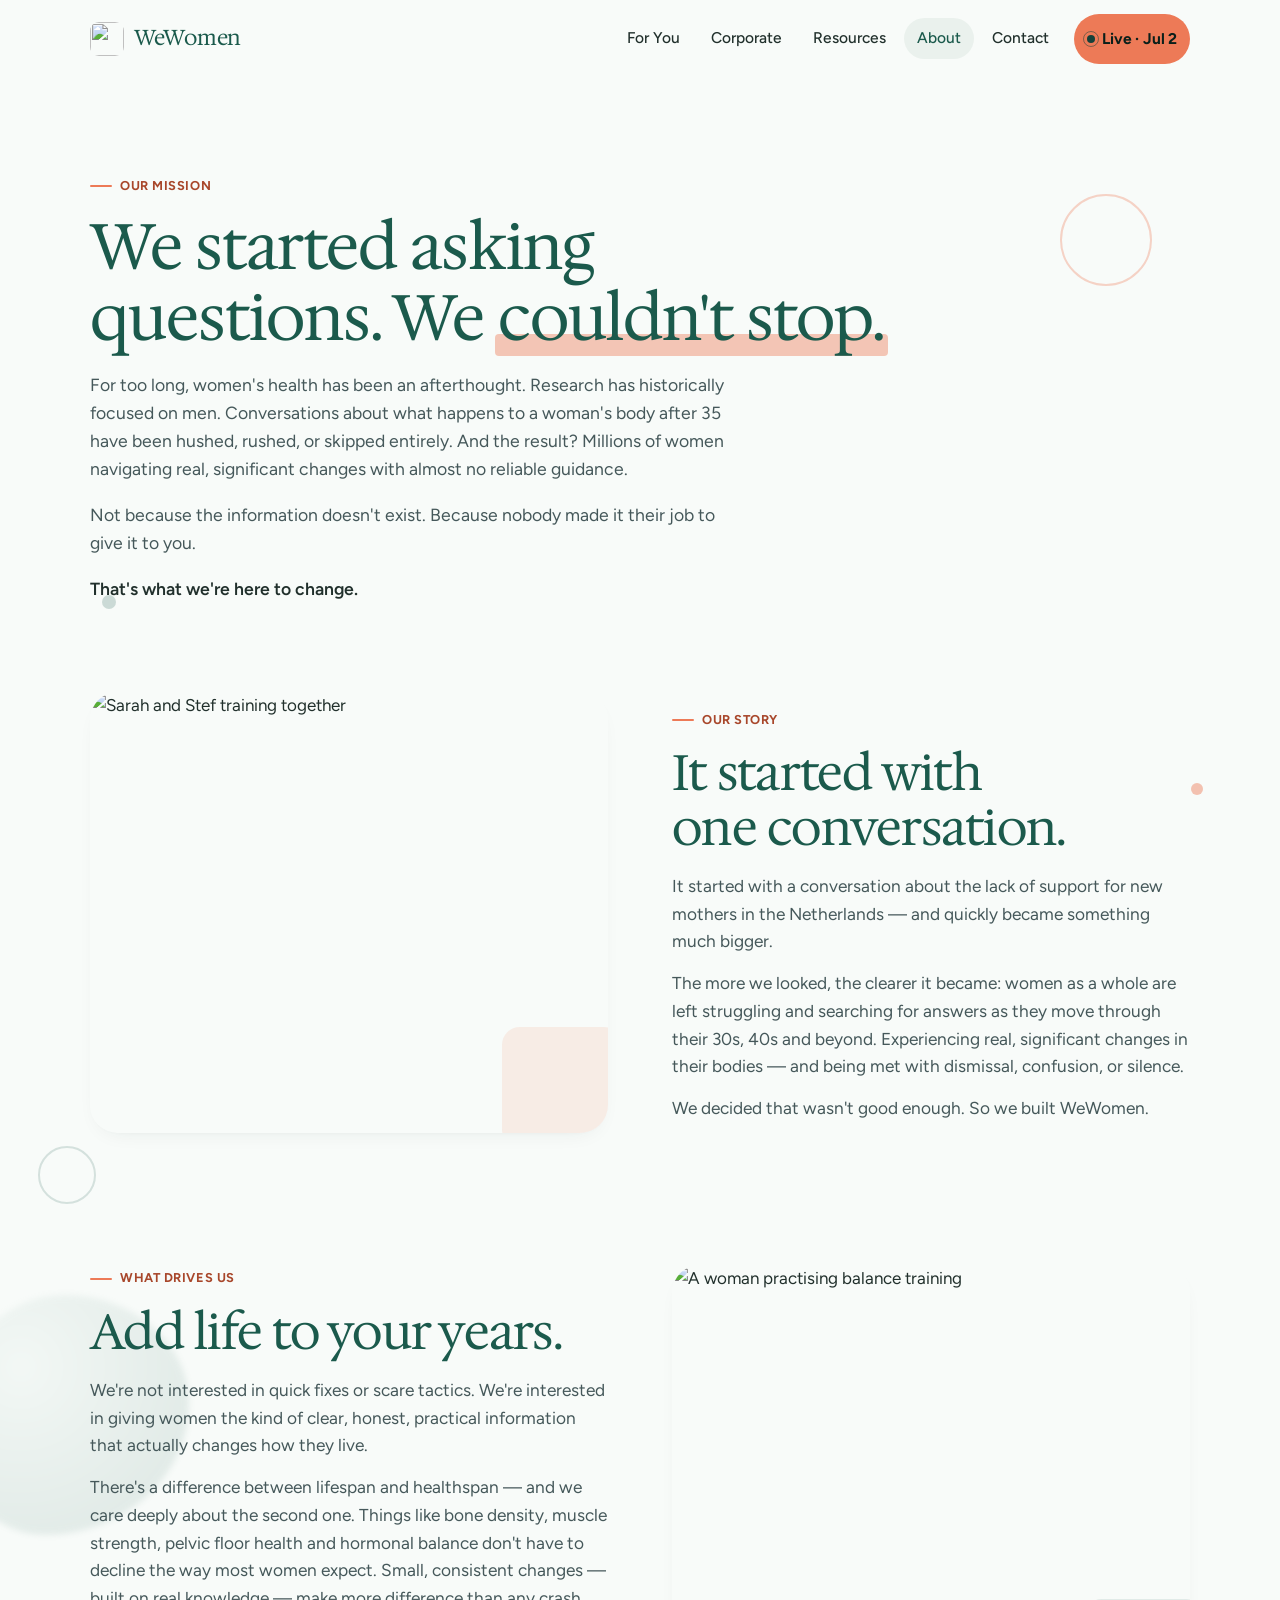
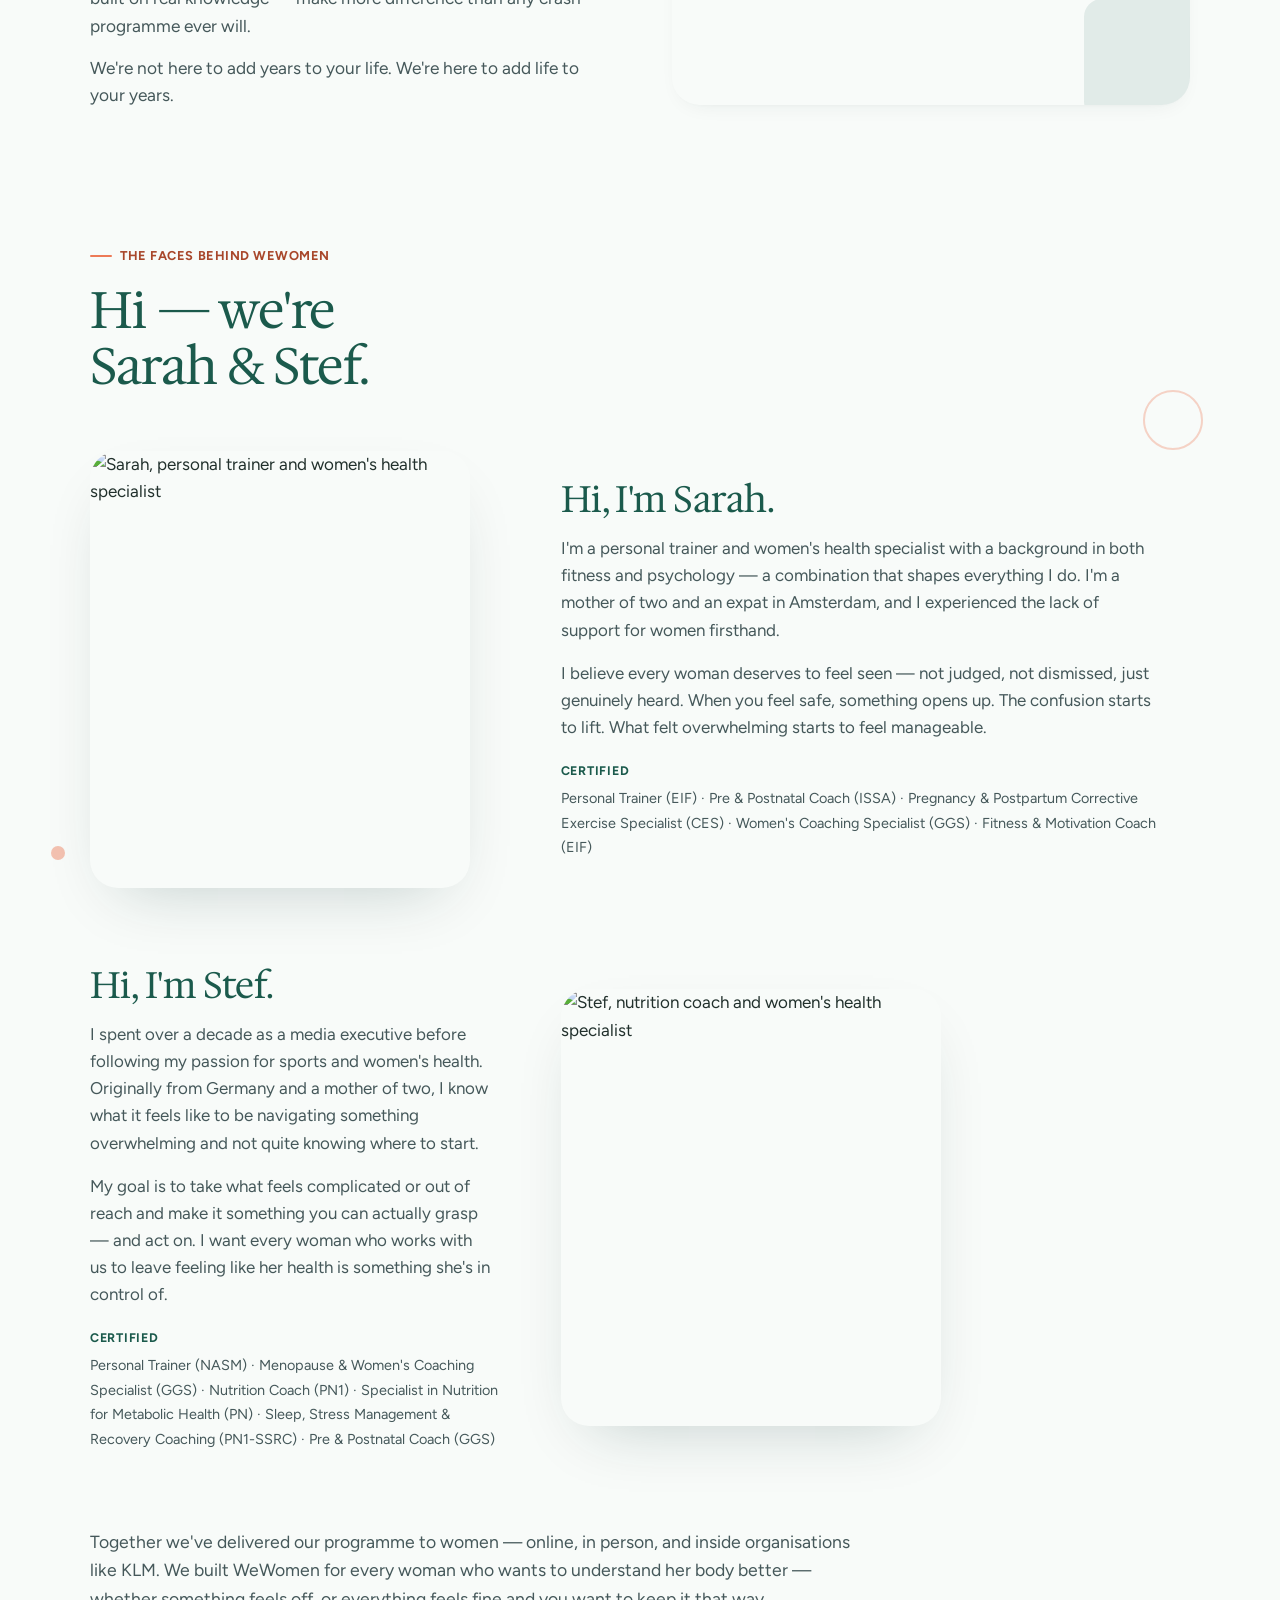
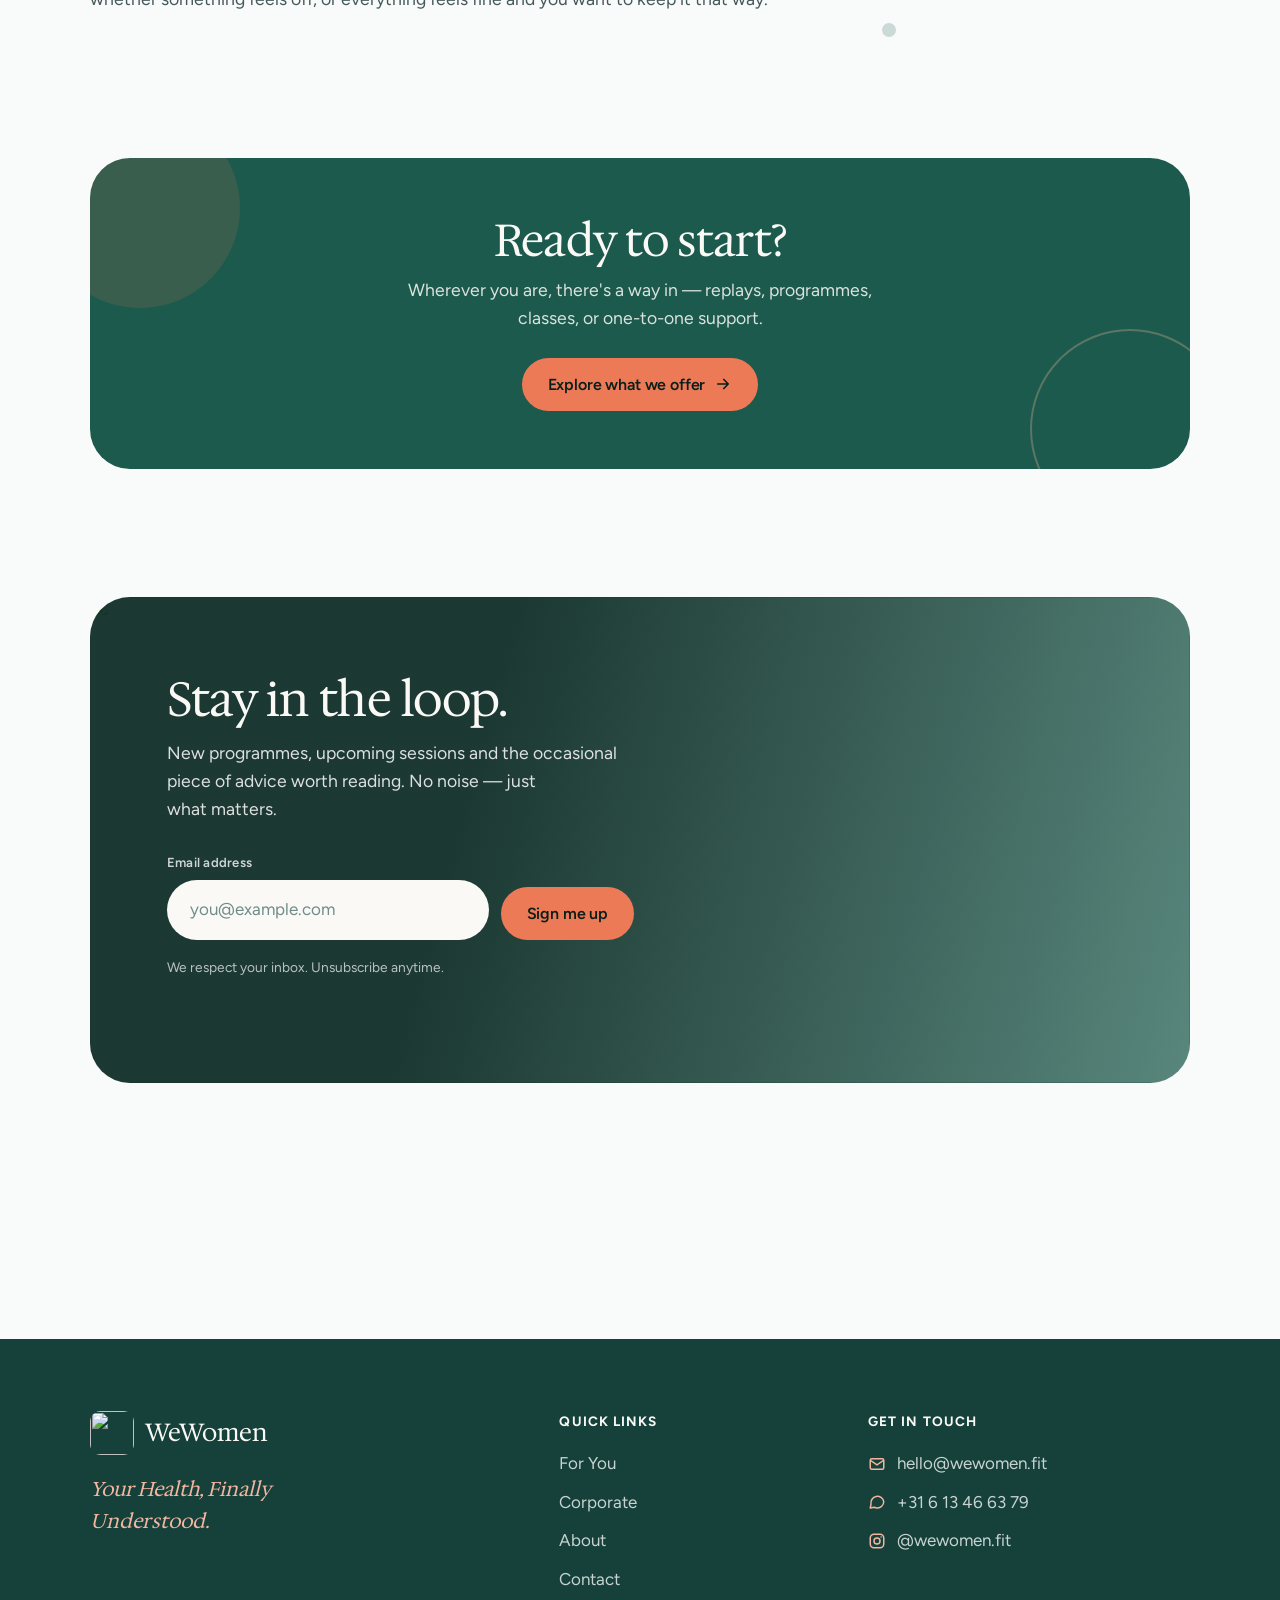
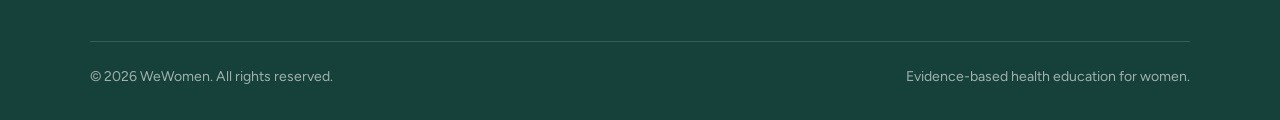
==== commit 5f4ecd3b: "More floating accents; lighter boxes (softer shadows/hairlines); darker text on coral buttons Co-Aut" ====
--- a/about.html
+++ b/about.html
@@ -54,6 +54,7 @@
 
   <!-- OUR STORY -->
   <section class="section tight">
+    <span class="floaty dot" style="right:6%;top:16%;width:12px;height:12px;--fdur:8s;--fy:-14px" aria-hidden="true"></span><span class="floaty ring green" style="left:3%;bottom:10%;width:58px;height:58px;--fdur:13s;--fy:18px" aria-hidden="true"></span>
     <div class="wrap split">
       <div class="media" data-reveal>
         <div class="media-frame">
@@ -93,6 +94,7 @@
 
   <!-- TEAM -->
   <section class="section tight">
+    <span class="floaty ring" style="right:6%;top:10%;width:60px;height:60px;--fdur:12s;--fy:20px;--fr:10deg" aria-hidden="true"></span><span class="floaty dot" style="left:4%;top:40%;width:14px;height:14px;--fdur:9s;--fy:-16px" aria-hidden="true"></span><span class="floaty dot green sm" style="right:30%;bottom:8%;--fdur:7s;--fy:-12px" aria-hidden="true"></span>
     <div class="wrap">
       <div class="shead" data-reveal>
         <span class="eyebrow">The faces behind WeWomen</span>
--- a/styles.css
+++ b/styles.css
@@ -7,14 +7,14 @@
   --surface-warm:#fbece4;  /* warm coral band */
   --green:#1b5a4c;         /* brand green — pine, a touch brighter (primary) */
   --green-deep:#15413a;
-  --green-900:#0f2d27;     /* darkest — text on coral */
+  --green-900:#0a1f1a;     /* darkest — crisp dark text on coral buttons */
   --ink:#21302c;           /* heading/strong text (~13:1) */
   --ink-soft:#45585a;      /* body (~6.9:1) */
   --coral:#ed7a57;         /* accent — fills, shapes, hover (brighter) */
   --coral-soft:#f2b6a1;
   --coral-ink:#a8472b;     /* coral AS TEXT/links — deep terracotta, same hue */
   --cream:#faf9f6;         /* text on green/dark */
-  --line:#dee7e1;          /* hairline */
+  --line:#e7eee9;          /* hairline — light */
   --line-deep:#2e5a4f;
 
   /* per-category accents */
@@ -39,9 +39,9 @@
   --r-xl:40px;
 
   /* shadow */
-  --shadow-sm:0 1px 2px rgba(2,46,46,.05), 0 2px 8px rgba(2,46,46,.05);
-  --shadow:0 10px 30px -12px rgba(2,46,46,.18), 0 2px 8px -4px rgba(2,46,46,.10);
-  --shadow-lg:0 30px 70px -28px rgba(2,46,46,.30);
+  --shadow-sm:0 1px 2px rgba(2,46,46,.03), 0 2px 8px rgba(2,46,46,.035);
+  --shadow:0 8px 24px -14px rgba(2,46,46,.12), 0 2px 6px -5px rgba(2,46,46,.06);
+  --shadow-lg:0 26px 64px -30px rgba(2,46,46,.24);
 
   /* motion */
   --ease:cubic-bezier(.2,.7,.2,1);
